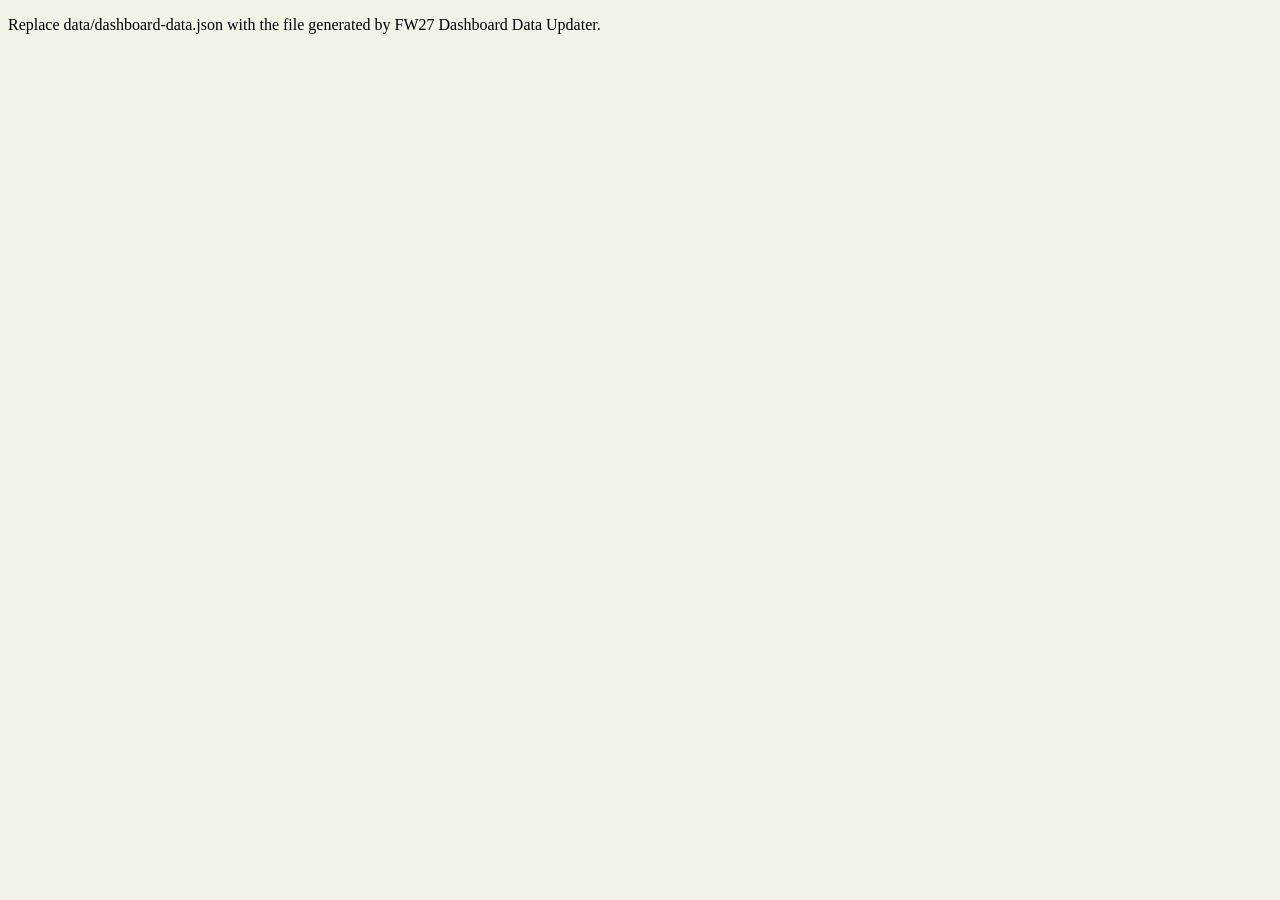
==== index.html @ 839ec7ff "Add files via upload" ====
<!doctype html><html><head><meta charset="utf-8"><meta name="viewport" content="width=device-width,initial-scale=1"><title>FW27 Sales Campaign Progress</title><style>html,body{margin:0;width:100%;height:100%;overflow:hidden;background:#f4f1e9}iframe{display:block;border:0;width:100%;height:100vh;background:#f4f1e9}</style></head><body><iframe id="dash" title="FW27 Sales Campaign Progress"></iframe><script>fetch('data/dashboard-data.json?ts='+Date.now()).then(r=>{if(!r.ok)throw new Error('dashboard-data.json not found');return r.json()}).then(d=>{document.getElementById('dash').srcdoc=d.pages['overview']}).catch(e=>{document.body.innerHTML='<div style="font:16px Segoe UI;padding:30px">Data error: '+e.message+'</div>'});</script></body></html>
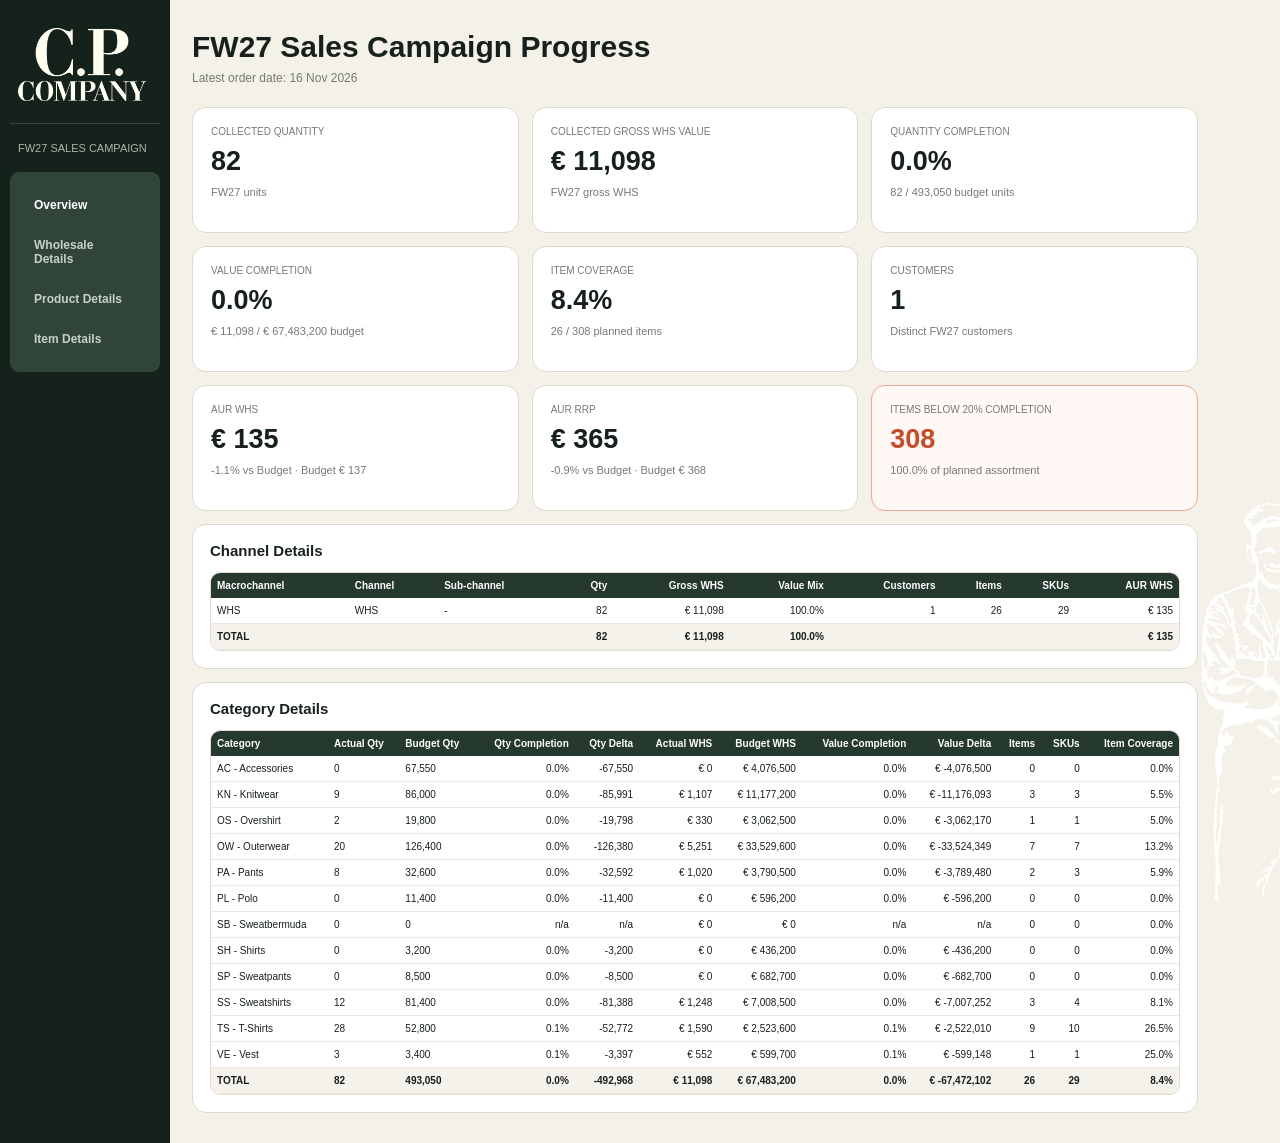
==== commit 424bc17e: "Add files via upload" ====
--- a/index.html
+++ b/index.html
@@ -1 +1 @@
-<!doctype html><html><head><meta charset="utf-8"><meta name="viewport" content="width=device-width,initial-scale=1"><title>FW27 Sales Campaign Progress</title><style>html,body{margin:0;width:100%;height:100%;overflow:hidden;background:#f4f1e9}iframe{display:block;border:0;width:100%;height:100vh;background:#f4f1e9}</style></head><body><iframe id="dash" title="FW27 Sales Campaign Progress"></iframe><script>fetch('data/dashboard-data.json?ts='+Date.now()).then(r=>{if(!r.ok)throw new Error('dashboard-data.json not found');return r.json()}).then(d=>{document.getElementById('dash').srcdoc=d.pages['overview']}).catch(e=>{document.body.innerHTML='<div style="font:16px Segoe UI;padding:30px">Data error: '+e.message+'</div>'});</script></body></html>+<!doctype html><html><head><meta charset="utf-8"><meta name="viewport" content="width=device-width,initial-scale=1"><title>FW27 Sales Campaign Progress</title><style>*{box-sizing:border-box}body{margin:0;background:#f4f1e9;font-family:Segoe UI,Arial;color:#17211c}.app{display:grid;grid-template-columns:170px 1fr;min-height:100vh}aside{background:#14221b;color:#fff;padding:20px 10px}.logo{padding:8px 8px 22px;border-bottom:1px solid #ffffff25}.logo img{display:block;width:128px;max-width:100%;height:auto;filter:invert(1)}.season{color:#a9b5ad;font-size:11px;padding:18px 8px}.nav{background:#314439;padding:12px;border-radius:9px;font-weight:700}main{padding:30px 82px 30px 22px;min-width:0;position:relative;z-index:1}.app:after{content:"";position:fixed;right:0;bottom:0;width:78px;height:82vh;background:url("[data-uri]") right bottom/contain no-repeat;pointer-events:none;z-index:0;opacity:.95}h1{margin:0;font-size:30px}.sub{color:#737a74;font-size:12px;margin:7px 0 22px}.kpis{display:grid;grid-template-columns:repeat(3,1fr);gap:13px}.k,.card{background:#fff;border:1px solid #ddd9d0;border-radius:14px}.k{padding:18px;min-height:126px}.label{font-size:10px;color:#747b75;text-transform:uppercase}.value{font-size:27px;font-weight:850;margin:9px 0}.note{font-size:11px;color:#747b75}.alert{cursor:pointer;background:#fff8f4;border-color:#f0a98f}.alert .value{color:#c84a27}.card{padding:17px;margin-top:13px}.card h2{margin:0 0 13px;font-size:15px}.tablebox{overflow-y:auto;overflow-x:hidden;max-height:440px;border:1px solid #e1ddd4;border-radius:10px}table{width:100%;border-collapse:separate;border-spacing:0;font-size:10px;table-layout:auto}th{position:sticky;top:0;background:#26392f;color:#fff;padding:7px 6px;text-align:right;white-space:nowrap}th:first-child,th:nth-child(2),th:nth-child(3),td:first-child,td:nth-child(2),td:nth-child(3){text-align:left}td{padding:7px 6px;border-bottom:1px solid #eeeae2;text-align:right;white-space:nowrap}.total td{font-weight:800;background:#f5f2eb}.modal{display:none;position:fixed;inset:0;background:#0009;z-index:99;padding:28px;overflow:auto}.modal.open{display:block}.modalbox{max-width:1200px;margin:auto;background:#f4f1e9;border-radius:16px;padding:18px}.modalhead{display:flex;justify-content:space-between}.close{background:#14221b;color:#fff;border:0;border-radius:8px;padding:8px 12px;cursor:pointer}.products{display:grid;grid-template-columns:repeat(auto-fill,minmax(190px,1fr));gap:11px;margin-top:14px}.product{background:white;border:1px solid #ddd9d0;border-radius:13px;overflow:hidden}.pic{height:185px;background:#eeeae2;display:block}.pic img{width:100%;height:100%;object-fit:contain}.pb{padding:11px}.pb small{display:block;color:#737a74;margin:3px 0 8px}.pm{display:grid;grid-template-columns:1fr 1fr;gap:5px;font-size:10px}.pm span{background:#f4f2ed;padding:6px;border-radius:6px}@media(max-width:900px){.app{grid-template-columns:1fr}.kpis{grid-template-columns:repeat(2,1fr)}}.nav a{display:block;color:#c8d0ca;text-decoration:none;padding:12px;border-radius:9px;text-align:left;font-weight:700;font-size:12px;margin:2px 0}.nav a.on{background:#314439;color:#fff}th[data-sort="asc"]::after{content:" ▲";font-size:8px}th[data-sort="desc"]::after{content:" ▼";font-size:8px}</style></head><body><div class="app"><aside><div class="logo"><img src="[data-uri]" alt="C.P. Company logo"></div><div class="season">FW27 SALES CAMPAIGN</div><div class="nav"><a class="on" href="index.html">Overview</a><a href="wholesale.html">Wholesale Details</a><a href="product.html">Product Details</a><a href="items.html">Item Details</a></div></aside><main><h1>FW27 Sales Campaign Progress</h1><div class="sub">Latest order date: 16 Nov 2026</div><div class="kpis"><div class="k " ><div class="label">Collected Quantity</div><div class="value">82</div><div class="note">FW27 units</div></div><div class="k " ><div class="label">Collected Gross WHS Value</div><div class="value">€ 11,098</div><div class="note">FW27 gross WHS</div></div><div class="k " ><div class="label">Quantity Completion</div><div class="value">0.0%</div><div class="note">82 / 493,050 budget units</div></div><div class="k " ><div class="label">Value Completion</div><div class="value">0.0%</div><div class="note">€ 11,098 / € 67,483,200 budget</div></div><div class="k " ><div class="label">Item Coverage</div><div class="value">8.4%</div><div class="note">26 / 308 planned items</div></div><div class="k " ><div class="label">Customers</div><div class="value">1</div><div class="note">Distinct FW27 customers</div></div><div class="k " ><div class="label">AUR WHS</div><div class="value">€ 135</div><div class="note">-1.1% vs Budget · Budget € 137</div></div><div class="k " ><div class="label">AUR RRP</div><div class="value">€ 365</div><div class="note">-0.9% vs Budget · Budget € 368</div></div><div class="k alert" id=underCard><div class="label">Items below 20% Completion</div><div class="value">308</div><div class="note">100.0% of planned assortment</div></div></div><div class="card"><h2>Channel Details</h2><div class="tablebox"><table><thead><tr><th>Macrochannel</th><th>Channel</th><th>Sub-channel</th><th>Qty</th><th>Gross WHS</th><th>Value Mix</th><th>Customers</th><th>Items</th><th>SKUs</th><th>AUR WHS</th></tr></thead><tbody><tr><td>WHS</td><td>WHS</td><td>-</td><td>82</td><td>€ 11,098</td><td>100.0%</td><td>1</td><td>26</td><td>29</td><td>€ 135</td></tr><tr class="total"><td>TOTAL</td><td></td><td></td><td>82</td><td>€ 11,098</td><td>100.0%</td><td></td><td></td><td></td><td>€ 135</td></tr></tbody></table></div></div><div class="card"><h2>Category Details</h2><div class="tablebox"><table><thead><tr><th>Category</th><th>Actual Qty</th><th>Budget Qty</th><th>Qty Completion</th><th>Qty Delta</th><th>Actual WHS</th><th>Budget WHS</th><th>Value Completion</th><th>Value Delta</th><th>Items</th><th>SKUs</th><th>Item Coverage</th></tr></thead><tbody><tr><td>AC - Accessories</td><td>0</td><td>67,550</td><td>0.0%</td><td>-67,550</td><td>€ 0</td><td>€ 4,076,500</td><td>0.0%</td><td>€ -4,076,500</td><td>0</td><td>0</td><td>0.0%</td></tr><tr><td>KN - Knitwear</td><td>9</td><td>86,000</td><td>0.0%</td><td>-85,991</td><td>€ 1,107</td><td>€ 11,177,200</td><td>0.0%</td><td>€ -11,176,093</td><td>3</td><td>3</td><td>5.5%</td></tr><tr><td>OS - Overshirt</td><td>2</td><td>19,800</td><td>0.0%</td><td>-19,798</td><td>€ 330</td><td>€ 3,062,500</td><td>0.0%</td><td>€ -3,062,170</td><td>1</td><td>1</td><td>5.0%</td></tr><tr><td>OW - Outerwear</td><td>20</td><td>126,400</td><td>0.0%</td><td>-126,380</td><td>€ 5,251</td><td>€ 33,529,600</td><td>0.0%</td><td>€ -33,524,349</td><td>7</td><td>7</td><td>13.2%</td></tr><tr><td>PA - Pants</td><td>8</td><td>32,600</td><td>0.0%</td><td>-32,592</td><td>€ 1,020</td><td>€ 3,790,500</td><td>0.0%</td><td>€ -3,789,480</td><td>2</td><td>3</td><td>5.9%</td></tr><tr><td>PL - Polo</td><td>0</td><td>11,400</td><td>0.0%</td><td>-11,400</td><td>€ 0</td><td>€ 596,200</td><td>0.0%</td><td>€ -596,200</td><td>0</td><td>0</td><td>0.0%</td></tr><tr><td>SB - Sweatbermuda</td><td>0</td><td>0</td><td>n/a</td><td>n/a</td><td>€ 0</td><td>€ 0</td><td>n/a</td><td>n/a</td><td>0</td><td>0</td><td>0.0%</td></tr><tr><td>SH - Shirts</td><td>0</td><td>3,200</td><td>0.0%</td><td>-3,200</td><td>€ 0</td><td>€ 436,200</td><td>0.0%</td><td>€ -436,200</td><td>0</td><td>0</td><td>0.0%</td></tr><tr><td>SP - Sweatpants</td><td>0</td><td>8,500</td><td>0.0%</td><td>-8,500</td><td>€ 0</td><td>€ 682,700</td><td>0.0%</td><td>€ -682,700</td><td>0</td><td>0</td><td>0.0%</td></tr><tr><td>SS - Sweatshirts</td><td>12</td><td>81,400</td><td>0.0%</td><td>-81,388</td><td>€ 1,248</td><td>€ 7,008,500</td><td>0.0%</td><td>€ -7,007,252</td><td>3</td><td>4</td><td>8.1%</td></tr><tr><td>TS - T-Shirts</td><td>28</td><td>52,800</td><td>0.1%</td><td>-52,772</td><td>€ 1,590</td><td>€ 2,523,600</td><td>0.1%</td><td>€ -2,522,010</td><td>9</td><td>10</td><td>26.5%</td></tr><tr><td>VE - Vest</td><td>3</td><td>3,400</td><td>0.1%</td><td>-3,397</td><td>€ 552</td><td>€ 599,700</td><td>0.1%</td><td>€ -599,148</td><td>1</td><td>1</td><td>25.0%</td></tr><tr class="total"><td>TOTAL</td><td>82</td><td>493,050</td><td>0.0%</td><td>-492,968</td><td>€ 11,098</td><td>€ 67,483,200</td><td>0.0%</td><td>€ -67,472,102</td><td>26</td><td>29</td><td>8.4%</td></tr></tbody></table></div></div></main></div><div id="modal" class="modal"><div class="modalbox"><div class="modalhead"><h2>Items below 20% Completion</h2><button id="close" class="close">Close</button></div><div id="grid" class="products"></div></div></div><script>const U=JSON.parse(new TextDecoder().decode(Uint8Array.from(atob('[base64]'),c=>c.charCodeAt(0))));const eu=x=>'€ '+Number(x).toLocaleString('en-GB',{maximumFractionDigits:0}),nu=x=>Number(x).toLocaleString('en-GB',{maximumFractionDigits:0}),pc=x=>(100*x).toFixed(1)+'%';document.getElementById('underCard').onclick=()=>document.getElementById('modal').classList.add('open');document.getElementById('close').onclick=()=>document.getElementById('modal').classList.remove('open');document.getElementById('grid').innerHTML=U.sort((a,b)=>b.av-a.av).map(x=>`<div class="product"><a class="pic" href="${x.image&&x.image!=='0'?x.image:'#'}" target="_blank">${x.image&&x.image!=='0'?`<img src="${x.image}" loading="lazy">`:''}</a><div class="pb"><b>${x.item}</b><small>${x.product} · ${x.fabricDesc}</small><div class="pm"><span>${nu(x.aq)} units</span><span>${eu(x.av)}</span><span>Plan ${nu(x.bq)}</span><span>${pc(x.qc)}</span></div></div></div>`).join('');</script><script>(function(){function parseCell(v){let s=(v||'').trim();if(!s||s.toLowerCase()==='n/a')return null;let n=Number(s.replace(/€/g,'').replace(/%/g,'').replace(/,/g,'').replace(/\s/g,''));return Number.isFinite(n)?n:s.toLowerCase()}function init(t){let hs=[...t.tHead?.rows?.[0]?.cells||[]];hs.forEach((th,i)=>{th.style.cursor='pointer';th.style.userSelect='none';th.title='Click to sort';let dir=1;th.addEventListener('click',()=>{let tb=t.tBodies[0],rows=[...tb.rows],tot=rows.find(r=>r.classList.contains('total'));rows=rows.filter(r=>r!==tot);dir*=-1;rows.sort((a,b)=>{let x=parseCell(a.cells[i]?.innerText),y=parseCell(b.cells[i]?.innerText);if(x===null)return 1;if(y===null)return -1;if(typeof x==='number'&&typeof y==='number')return (x-y)*dir;return String(x).localeCompare(String(y),undefined,{numeric:true,sensitivity:'base'})*dir});rows.forEach(r=>tb.appendChild(r));if(tot)tb.appendChild(tot);hs.forEach(h=>h.removeAttribute('data-sort'));th.setAttribute('data-sort',dir===1?'asc':'desc')})})}function scan(){document.querySelectorAll('table:not([data-sortable])').forEach(t=>{t.dataset.sortable='1';init(t)})}new MutationObserver(scan).observe(document.body,{childList:true,subtree:true});scan()})();</script></body></html>
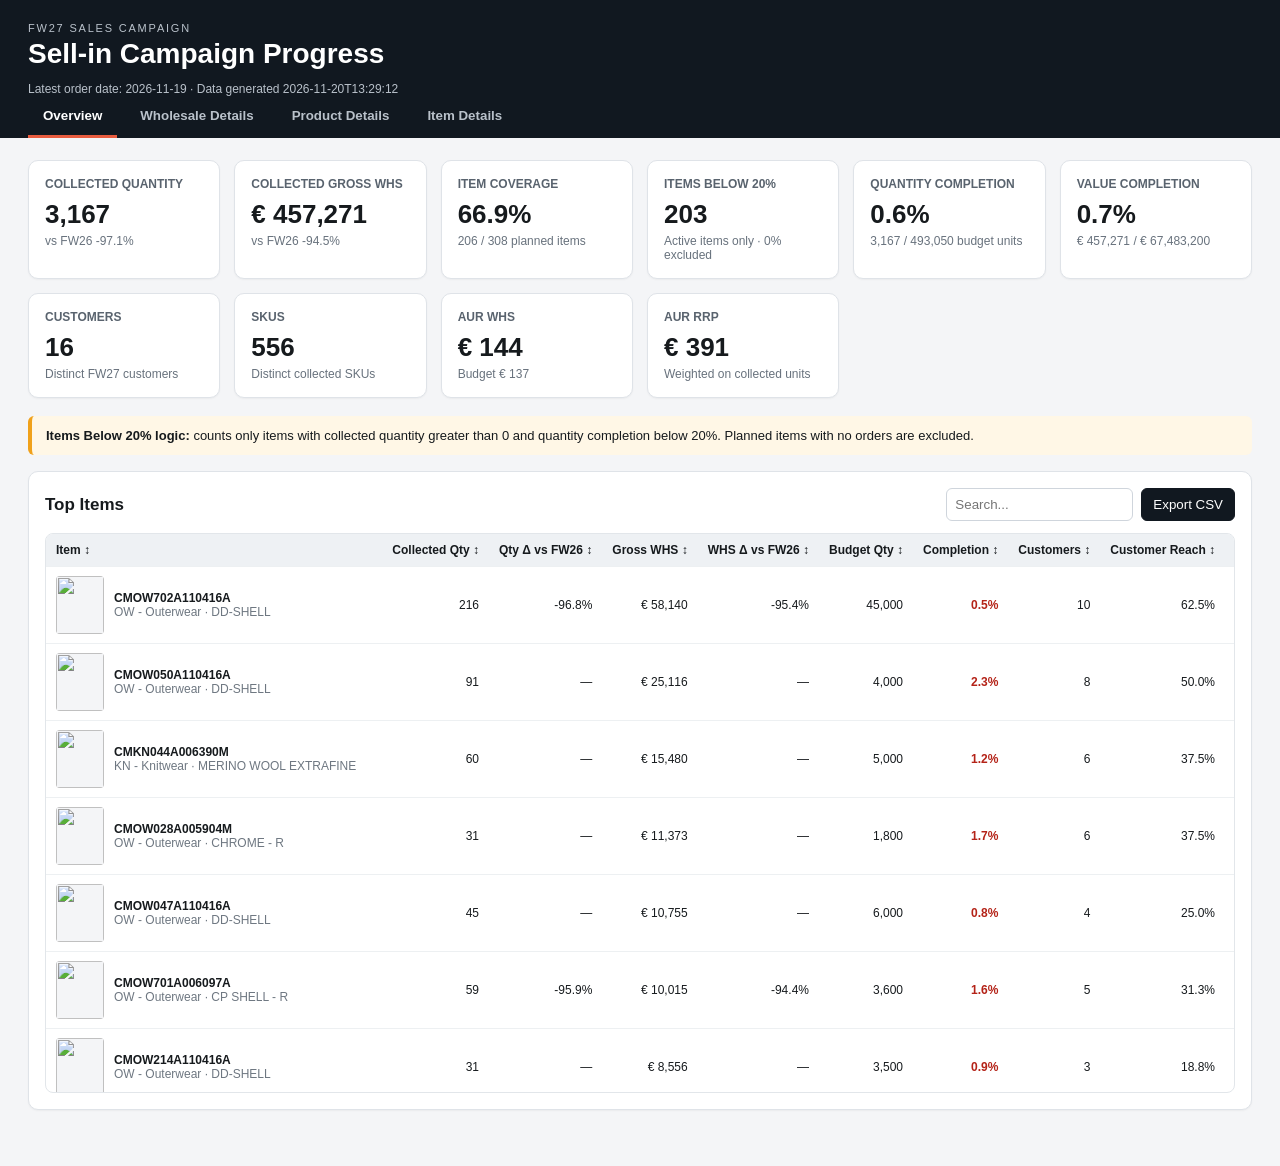
==== commit 3ded6d4c: "Add files via upload" ====
--- a/index.html
+++ b/index.html
@@ -1 +1 @@
-<!doctype html><html><head><meta charset="utf-8"><meta name="viewport" content="width=device-width,initial-scale=1"><title>FW27 Sales Campaign Progress</title><style>*{box-sizing:border-box}body{margin:0;background:#f4f1e9;font-family:Segoe UI,Arial;color:#17211c}.app{display:grid;grid-template-columns:170px 1fr;min-height:100vh}aside{background:#14221b;color:#fff;padding:20px 10px}.logo{padding:8px 8px 22px;border-bottom:1px solid #ffffff25}.logo img{display:block;width:128px;max-width:100%;height:auto;filter:invert(1)}.season{color:#a9b5ad;font-size:11px;padding:18px 8px}.nav{background:#314439;padding:12px;border-radius:9px;font-weight:700}main{padding:30px 82px 30px 22px;min-width:0;position:relative;z-index:1}.app:after{content:"";position:fixed;right:0;bottom:0;width:78px;height:82vh;background:url("[data-uri]") right bottom/contain no-repeat;pointer-events:none;z-index:0;opacity:.95}h1{margin:0;font-size:30px}.sub{color:#737a74;font-size:12px;margin:7px 0 22px}.kpis{display:grid;grid-template-columns:repeat(3,1fr);gap:13px}.k,.card{background:#fff;border:1px solid #ddd9d0;border-radius:14px}.k{padding:18px;min-height:126px}.label{font-size:10px;color:#747b75;text-transform:uppercase}.value{font-size:27px;font-weight:850;margin:9px 0}.note{font-size:11px;color:#747b75}.alert{cursor:pointer;background:#fff8f4;border-color:#f0a98f}.alert .value{color:#c84a27}.card{padding:17px;margin-top:13px}.card h2{margin:0 0 13px;font-size:15px}.tablebox{overflow-y:auto;overflow-x:hidden;max-height:440px;border:1px solid #e1ddd4;border-radius:10px}table{width:100%;border-collapse:separate;border-spacing:0;font-size:10px;table-layout:auto}th{position:sticky;top:0;background:#26392f;color:#fff;padding:7px 6px;text-align:right;white-space:nowrap}th:first-child,th:nth-child(2),th:nth-child(3),td:first-child,td:nth-child(2),td:nth-child(3){text-align:left}td{padding:7px 6px;border-bottom:1px solid #eeeae2;text-align:right;white-space:nowrap}.total td{font-weight:800;background:#f5f2eb}.modal{display:none;position:fixed;inset:0;background:#0009;z-index:99;padding:28px;overflow:auto}.modal.open{display:block}.modalbox{max-width:1200px;margin:auto;background:#f4f1e9;border-radius:16px;padding:18px}.modalhead{display:flex;justify-content:space-between}.close{background:#14221b;color:#fff;border:0;border-radius:8px;padding:8px 12px;cursor:pointer}.products{display:grid;grid-template-columns:repeat(auto-fill,minmax(190px,1fr));gap:11px;margin-top:14px}.product{background:white;border:1px solid #ddd9d0;border-radius:13px;overflow:hidden}.pic{height:185px;background:#eeeae2;display:block}.pic img{width:100%;height:100%;object-fit:contain}.pb{padding:11px}.pb small{display:block;color:#737a74;margin:3px 0 8px}.pm{display:grid;grid-template-columns:1fr 1fr;gap:5px;font-size:10px}.pm span{background:#f4f2ed;padding:6px;border-radius:6px}@media(max-width:900px){.app{grid-template-columns:1fr}.kpis{grid-template-columns:repeat(2,1fr)}}.nav a{display:block;color:#c8d0ca;text-decoration:none;padding:12px;border-radius:9px;text-align:left;font-weight:700;font-size:12px;margin:2px 0}.nav a.on{background:#314439;color:#fff}th[data-sort="asc"]::after{content:" ▲";font-size:8px}th[data-sort="desc"]::after{content:" ▼";font-size:8px}</style></head><body><div class="app"><aside><div class="logo"><img src="[data-uri]" alt="C.P. Company logo"></div><div class="season">FW27 SALES CAMPAIGN</div><div class="nav"><a class="on" href="index.html">Overview</a><a href="wholesale.html">Wholesale Details</a><a href="product.html">Product Details</a><a href="items.html">Item Details</a></div></aside><main><h1>FW27 Sales Campaign Progress</h1><div class="sub">Latest order date: 16 Nov 2026</div><div class="kpis"><div class="k " ><div class="label">Collected Quantity</div><div class="value">82</div><div class="note">FW27 units</div></div><div class="k " ><div class="label">Collected Gross WHS Value</div><div class="value">€ 11,098</div><div class="note">FW27 gross WHS</div></div><div class="k " ><div class="label">Quantity Completion</div><div class="value">0.0%</div><div class="note">82 / 493,050 budget units</div></div><div class="k " ><div class="label">Value Completion</div><div class="value">0.0%</div><div class="note">€ 11,098 / € 67,483,200 budget</div></div><div class="k " ><div class="label">Item Coverage</div><div class="value">8.4%</div><div class="note">26 / 308 planned items</div></div><div class="k " ><div class="label">Customers</div><div class="value">1</div><div class="note">Distinct FW27 customers</div></div><div class="k " ><div class="label">AUR WHS</div><div class="value">€ 135</div><div class="note">-1.1% vs Budget · Budget € 137</div></div><div class="k " ><div class="label">AUR RRP</div><div class="value">€ 365</div><div class="note">-0.9% vs Budget · Budget € 368</div></div><div class="k alert" id=underCard><div class="label">Items below 20% Completion</div><div class="value">308</div><div class="note">100.0% of planned assortment</div></div></div><div class="card"><h2>Channel Details</h2><div class="tablebox"><table><thead><tr><th>Macrochannel</th><th>Channel</th><th>Sub-channel</th><th>Qty</th><th>Gross WHS</th><th>Value Mix</th><th>Customers</th><th>Items</th><th>SKUs</th><th>AUR WHS</th></tr></thead><tbody><tr><td>WHS</td><td>WHS</td><td>-</td><td>82</td><td>€ 11,098</td><td>100.0%</td><td>1</td><td>26</td><td>29</td><td>€ 135</td></tr><tr class="total"><td>TOTAL</td><td></td><td></td><td>82</td><td>€ 11,098</td><td>100.0%</td><td></td><td></td><td></td><td>€ 135</td></tr></tbody></table></div></div><div class="card"><h2>Category Details</h2><div class="tablebox"><table><thead><tr><th>Category</th><th>Actual Qty</th><th>Budget Qty</th><th>Qty Completion</th><th>Qty Delta</th><th>Actual WHS</th><th>Budget WHS</th><th>Value Completion</th><th>Value Delta</th><th>Items</th><th>SKUs</th><th>Item Coverage</th></tr></thead><tbody><tr><td>AC - Accessories</td><td>0</td><td>67,550</td><td>0.0%</td><td>-67,550</td><td>€ 0</td><td>€ 4,076,500</td><td>0.0%</td><td>€ -4,076,500</td><td>0</td><td>0</td><td>0.0%</td></tr><tr><td>KN - Knitwear</td><td>9</td><td>86,000</td><td>0.0%</td><td>-85,991</td><td>€ 1,107</td><td>€ 11,177,200</td><td>0.0%</td><td>€ -11,176,093</td><td>3</td><td>3</td><td>5.5%</td></tr><tr><td>OS - Overshirt</td><td>2</td><td>19,800</td><td>0.0%</td><td>-19,798</td><td>€ 330</td><td>€ 3,062,500</td><td>0.0%</td><td>€ -3,062,170</td><td>1</td><td>1</td><td>5.0%</td></tr><tr><td>OW - Outerwear</td><td>20</td><td>126,400</td><td>0.0%</td><td>-126,380</td><td>€ 5,251</td><td>€ 33,529,600</td><td>0.0%</td><td>€ -33,524,349</td><td>7</td><td>7</td><td>13.2%</td></tr><tr><td>PA - Pants</td><td>8</td><td>32,600</td><td>0.0%</td><td>-32,592</td><td>€ 1,020</td><td>€ 3,790,500</td><td>0.0%</td><td>€ -3,789,480</td><td>2</td><td>3</td><td>5.9%</td></tr><tr><td>PL - Polo</td><td>0</td><td>11,400</td><td>0.0%</td><td>-11,400</td><td>€ 0</td><td>€ 596,200</td><td>0.0%</td><td>€ -596,200</td><td>0</td><td>0</td><td>0.0%</td></tr><tr><td>SB - Sweatbermuda</td><td>0</td><td>0</td><td>n/a</td><td>n/a</td><td>€ 0</td><td>€ 0</td><td>n/a</td><td>n/a</td><td>0</td><td>0</td><td>0.0%</td></tr><tr><td>SH - Shirts</td><td>0</td><td>3,200</td><td>0.0%</td><td>-3,200</td><td>€ 0</td><td>€ 436,200</td><td>0.0%</td><td>€ -436,200</td><td>0</td><td>0</td><td>0.0%</td></tr><tr><td>SP - Sweatpants</td><td>0</td><td>8,500</td><td>0.0%</td><td>-8,500</td><td>€ 0</td><td>€ 682,700</td><td>0.0%</td><td>€ -682,700</td><td>0</td><td>0</td><td>0.0%</td></tr><tr><td>SS - Sweatshirts</td><td>12</td><td>81,400</td><td>0.0%</td><td>-81,388</td><td>€ 1,248</td><td>€ 7,008,500</td><td>0.0%</td><td>€ -7,007,252</td><td>3</td><td>4</td><td>8.1%</td></tr><tr><td>TS - T-Shirts</td><td>28</td><td>52,800</td><td>0.1%</td><td>-52,772</td><td>€ 1,590</td><td>€ 2,523,600</td><td>0.1%</td><td>€ -2,522,010</td><td>9</td><td>10</td><td>26.5%</td></tr><tr><td>VE - Vest</td><td>3</td><td>3,400</td><td>0.1%</td><td>-3,397</td><td>€ 552</td><td>€ 599,700</td><td>0.1%</td><td>€ -599,148</td><td>1</td><td>1</td><td>25.0%</td></tr><tr class="total"><td>TOTAL</td><td>82</td><td>493,050</td><td>0.0%</td><td>-492,968</td><td>€ 11,098</td><td>€ 67,483,200</td><td>0.0%</td><td>€ -67,472,102</td><td>26</td><td>29</td><td>8.4%</td></tr></tbody></table></div></div></main></div><div id="modal" class="modal"><div class="modalbox"><div class="modalhead"><h2>Items below 20% Completion</h2><button id="close" class="close">Close</button></div><div id="grid" class="products"></div></div></div><script>const U=JSON.parse(new TextDecoder().decode(Uint8Array.from(atob('[base64]'),c=>c.charCodeAt(0))));const eu=x=>'€ '+Number(x).toLocaleString('en-GB',{maximumFractionDigits:0}),nu=x=>Number(x).toLocaleString('en-GB',{maximumFractionDigits:0}),pc=x=>(100*x).toFixed(1)+'%';document.getElementById('underCard').onclick=()=>document.getElementById('modal').classList.add('open');document.getElementById('close').onclick=()=>document.getElementById('modal').classList.remove('open');document.getElementById('grid').innerHTML=U.sort((a,b)=>b.av-a.av).map(x=>`<div class="product"><a class="pic" href="${x.image&&x.image!=='0'?x.image:'#'}" target="_blank">${x.image&&x.image!=='0'?`<img src="${x.image}" loading="lazy">`:''}</a><div class="pb"><b>${x.item}</b><small>${x.product} · ${x.fabricDesc}</small><div class="pm"><span>${nu(x.aq)} units</span><span>${eu(x.av)}</span><span>Plan ${nu(x.bq)}</span><span>${pc(x.qc)}</span></div></div></div>`).join('');</script><script>(function(){function parseCell(v){let s=(v||'').trim();if(!s||s.toLowerCase()==='n/a')return null;let n=Number(s.replace(/€/g,'').replace(/%/g,'').replace(/,/g,'').replace(/\s/g,''));return Number.isFinite(n)?n:s.toLowerCase()}function init(t){let hs=[...t.tHead?.rows?.[0]?.cells||[]];hs.forEach((th,i)=>{th.style.cursor='pointer';th.style.userSelect='none';th.title='Click to sort';let dir=1;th.addEventListener('click',()=>{let tb=t.tBodies[0],rows=[...tb.rows],tot=rows.find(r=>r.classList.contains('total'));rows=rows.filter(r=>r!==tot);dir*=-1;rows.sort((a,b)=>{let x=parseCell(a.cells[i]?.innerText),y=parseCell(b.cells[i]?.innerText);if(x===null)return 1;if(y===null)return -1;if(typeof x==='number'&&typeof y==='number')return (x-y)*dir;return String(x).localeCompare(String(y),undefined,{numeric:true,sensitivity:'base'})*dir});rows.forEach(r=>tb.appendChild(r));if(tot)tb.appendChild(tot);hs.forEach(h=>h.removeAttribute('data-sort'));th.setAttribute('data-sort',dir===1?'asc':'desc')})})}function scan(){document.querySelectorAll('table:not([data-sortable])').forEach(t=>{t.dataset.sortable='1';init(t)})}new MutationObserver(scan).observe(document.body,{childList:true,subtree:true});scan()})();</script></body></html>+<!doctype html><html lang="en"><head><meta charset="utf-8"><meta name="viewport" content="width=device-width,initial-scale=1"><title>FW27 Sell-in Dashboard</title><link rel="stylesheet" href="assets/styles.css"></head><body><header><div><div class="eyebrow">FW27 SALES CAMPAIGN</div><h1>Sell-in Campaign Progress</h1><div id="updated" class="muted"></div></div><nav><button data-tab="overview" class="active">Overview</button><button data-tab="wholesale">Wholesale Details</button><button data-tab="product">Product Details</button><button data-tab="items">Item Details</button></nav></header><main id="app"><div class="loading">Loading dashboard data…</div></main><script src="assets/app.js"></script></body></html>
--- a/assets/styles.css
+++ b/assets/styles.css
@@ -0,0 +1 @@
+*{box-sizing:border-box}body{margin:0;font-family:Arial,Helvetica,sans-serif;background:#f4f5f7;color:#161a1d}header{background:#111820;color:white;padding:22px 28px 0;position:sticky;top:0;z-index:10}h1{margin:4px 0 12px;font-size:28px}.eyebrow{font-size:11px;letter-spacing:1.8px;color:#b9c1ca}.muted{color:#6e7781;font-size:12px}header .muted{color:#b9c1ca}nav{display:flex;gap:8px;overflow:auto}nav button{border:0;background:transparent;color:#b9c1ca;padding:12px 15px;border-bottom:3px solid transparent;font-weight:700;cursor:pointer;white-space:nowrap}nav button.active{color:white;border-color:#e95c3f}main{padding:22px 28px 40px;max-width:1600px;margin:auto}.grid{display:grid;gap:14px}.kpis{grid-template-columns:repeat(auto-fit,minmax(190px,1fr));margin-bottom:18px}.card,.panel{background:white;border:1px solid #dfe3e8;border-radius:10px;box-shadow:0 1px 2px #0000000b}.card{padding:16px}.card .label{font-size:12px;color:#59636e;font-weight:700;text-transform:uppercase}.card .value{font-size:26px;font-weight:800;margin:8px 0 4px}.card .sub{font-size:12px;color:#68727d}.panel{padding:16px;margin-bottom:16px}.panelhead{display:flex;gap:12px;align-items:center;justify-content:space-between;flex-wrap:wrap;margin-bottom:12px}.panelhead h2{font-size:17px;margin:0}.tools{display:flex;gap:8px;align-items:center;flex-wrap:wrap}.tools input,.tools select{border:1px solid #cfd5dc;border-radius:6px;padding:8px;background:white}.tools button{border:1px solid #111820;background:#111820;color:white;border-radius:6px;padding:8px 11px;cursor:pointer}.tablewrap{overflow:auto;max-height:560px;border:1px solid #e2e6ea;border-radius:8px}table{width:100%;border-collapse:collapse;font-size:12px;white-space:nowrap}th,td{padding:9px 10px;border-bottom:1px solid #edf0f2;text-align:right}th{position:sticky;top:0;background:#eef1f4;z-index:1;cursor:pointer}th:first-child,td:first-child{text-align:left}.status{font-weight:700}.bad{color:#b42318}.good{color:#087a43}.img{width:48px;height:58px;object-fit:contain;background:#f4f5f7;border-radius:4px}.itemcell{display:flex;align-items:center;gap:10px}.loading{padding:40px;text-align:center}.note{background:#fff7e6;border-left:4px solid #f0a11a;padding:12px 14px;border-radius:6px;font-size:13px;margin-bottom:16px}@media(max-width:700px){header,main{padding-left:14px;padding-right:14px}h1{font-size:22px}.card .value{font-size:22px}}
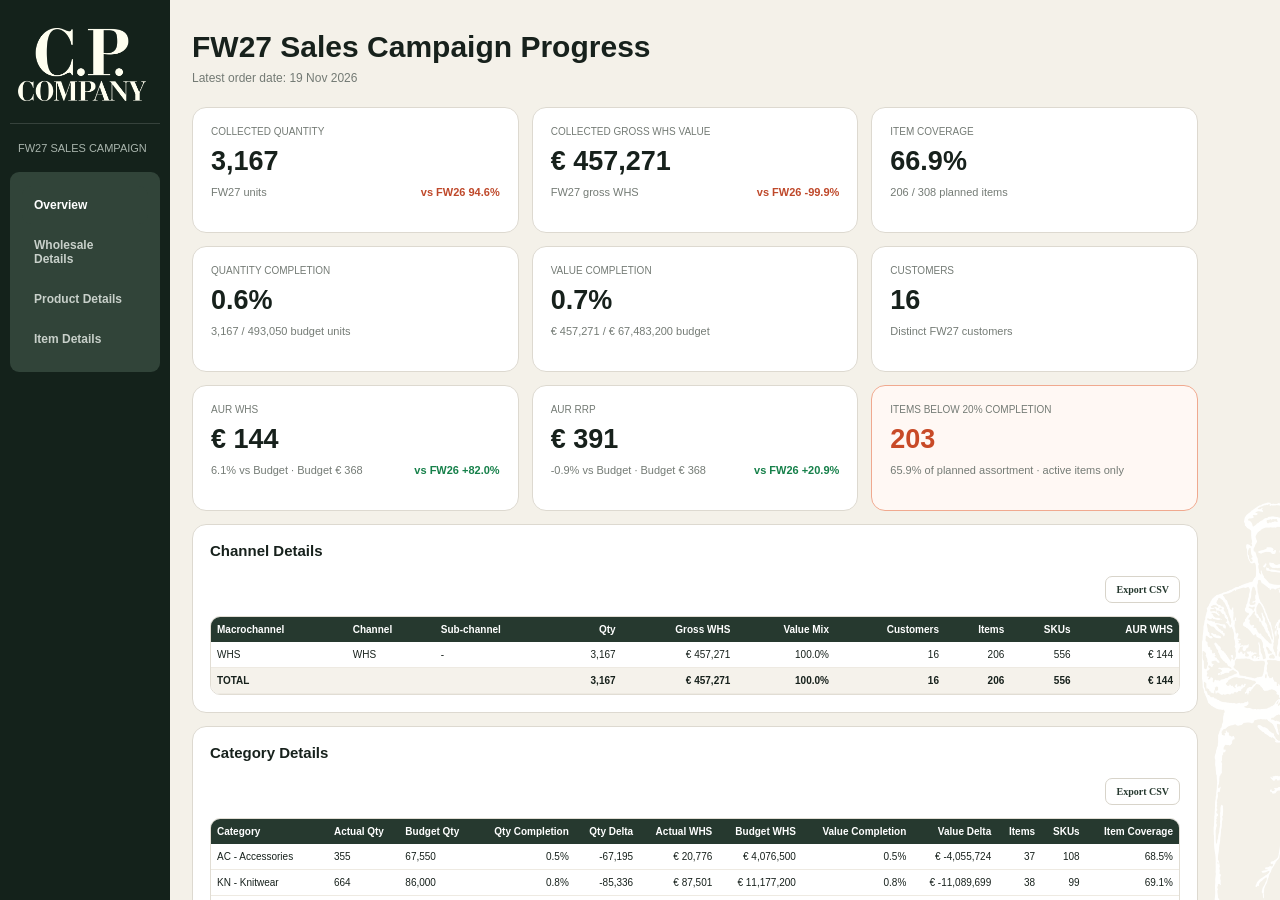
==== commit 903c54bd: "Add files via upload" ====
--- a/index.html
+++ b/index.html
@@ -1 +1 @@
-<!doctype html><html lang="en"><head><meta charset="utf-8"><meta name="viewport" content="width=device-width,initial-scale=1"><title>FW27 Sell-in Dashboard</title><link rel="stylesheet" href="assets/styles.css"></head><body><header><div><div class="eyebrow">FW27 SALES CAMPAIGN</div><h1>Sell-in Campaign Progress</h1><div id="updated" class="muted"></div></div><nav><button data-tab="overview" class="active">Overview</button><button data-tab="wholesale">Wholesale Details</button><button data-tab="product">Product Details</button><button data-tab="items">Item Details</button></nav></header><main id="app"><div class="loading">Loading dashboard data…</div></main><script src="assets/app.js"></script></body></html>+<!doctype html><html><head><meta charset="utf-8"><meta name="viewport" content="width=device-width,initial-scale=1"><title>FW27 Sales Campaign Progress</title><style>html,body{margin:0;width:100%;height:100%;overflow:hidden;background:#f4f1e9}iframe{display:block;border:0;width:100%;height:100vh;background:#f4f1e9}</style></head><body><iframe id="dash" title="FW27 Sales Campaign Progress"></iframe><script>fetch('data/dashboard-data.json?ts='+Date.now()).then(r=>{if(!r.ok)throw new Error('dashboard-data.json not found');return r.json()}).then(d=>{document.getElementById('dash').srcdoc=d.pages['overview']}).catch(e=>{document.body.innerHTML='<div style="font:16px Segoe UI;padding:30px">Data error: '+e.message+'</div>'});</script></body></html>
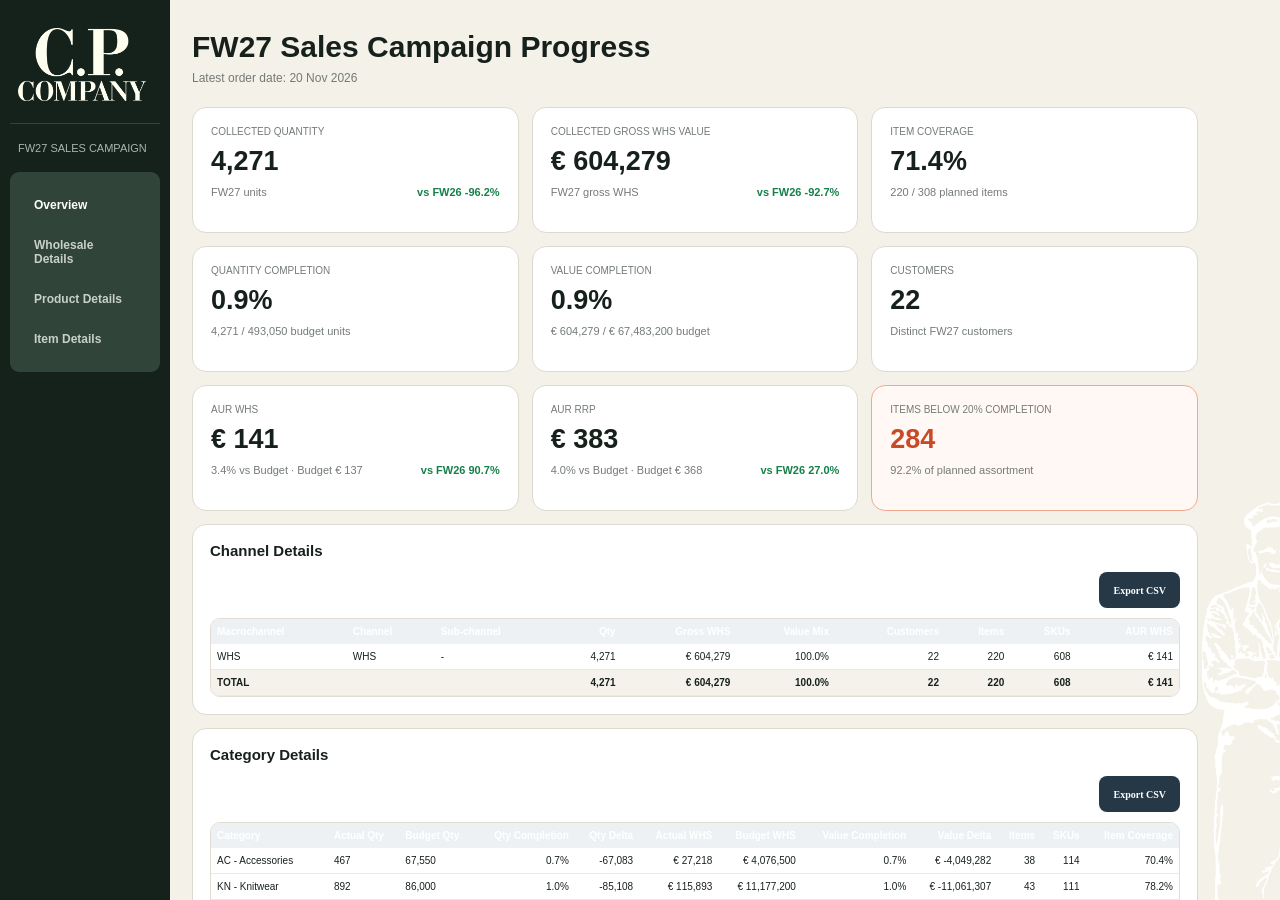
==== commit 18e28a0e: "Add files via upload" ====
--- a/index.html
+++ b/index.html
@@ -1 +1 @@
-<!doctype html><html><head><meta charset="utf-8"><meta name="viewport" content="width=device-width,initial-scale=1"><title>FW27 Sales Campaign Progress</title><style>html,body{margin:0;width:100%;height:100%;overflow:hidden;background:#f4f1e9}iframe{display:block;border:0;width:100%;height:100vh;background:#f4f1e9}</style></head><body><iframe id="dash" title="FW27 Sales Campaign Progress"></iframe><script>fetch('data/dashboard-data.json?ts='+Date.now()).then(r=>{if(!r.ok)throw new Error('dashboard-data.json not found');return r.json()}).then(d=>{document.getElementById('dash').srcdoc=d.pages['overview']}).catch(e=>{document.body.innerHTML='<div style="font:16px Segoe UI;padding:30px">Data error: '+e.message+'</div>'});</script></body></html>+<!doctype html><html><head><meta charset="utf-8"><meta name="viewport" content="width=device-width,initial-scale=1"><title>FW27 Sales Campaign Progress</title><style>html,body{margin:0;width:100%;height:100%;overflow:hidden;background:#f4f1e9}iframe{display:block;border:0;width:100%;height:100vh;background:#f4f1e9}</style></head><body><iframe id="dash" title="FW27 Sales Campaign Progress"></iframe><script>fetch('data/dashboard-data.json?ts='+Date.now()).then(r=>{if(!r.ok)throw new Error('Unable to load dashboard-data.json');return r.json()}).then(d=>{document.getElementById('dash').srcdoc=d.pages['overview']}).catch(e=>{document.body.innerHTML='<div style="font:16px Segoe UI;padding:30px">Data update error: '+e.message+'</div>'});</script></body></html>
